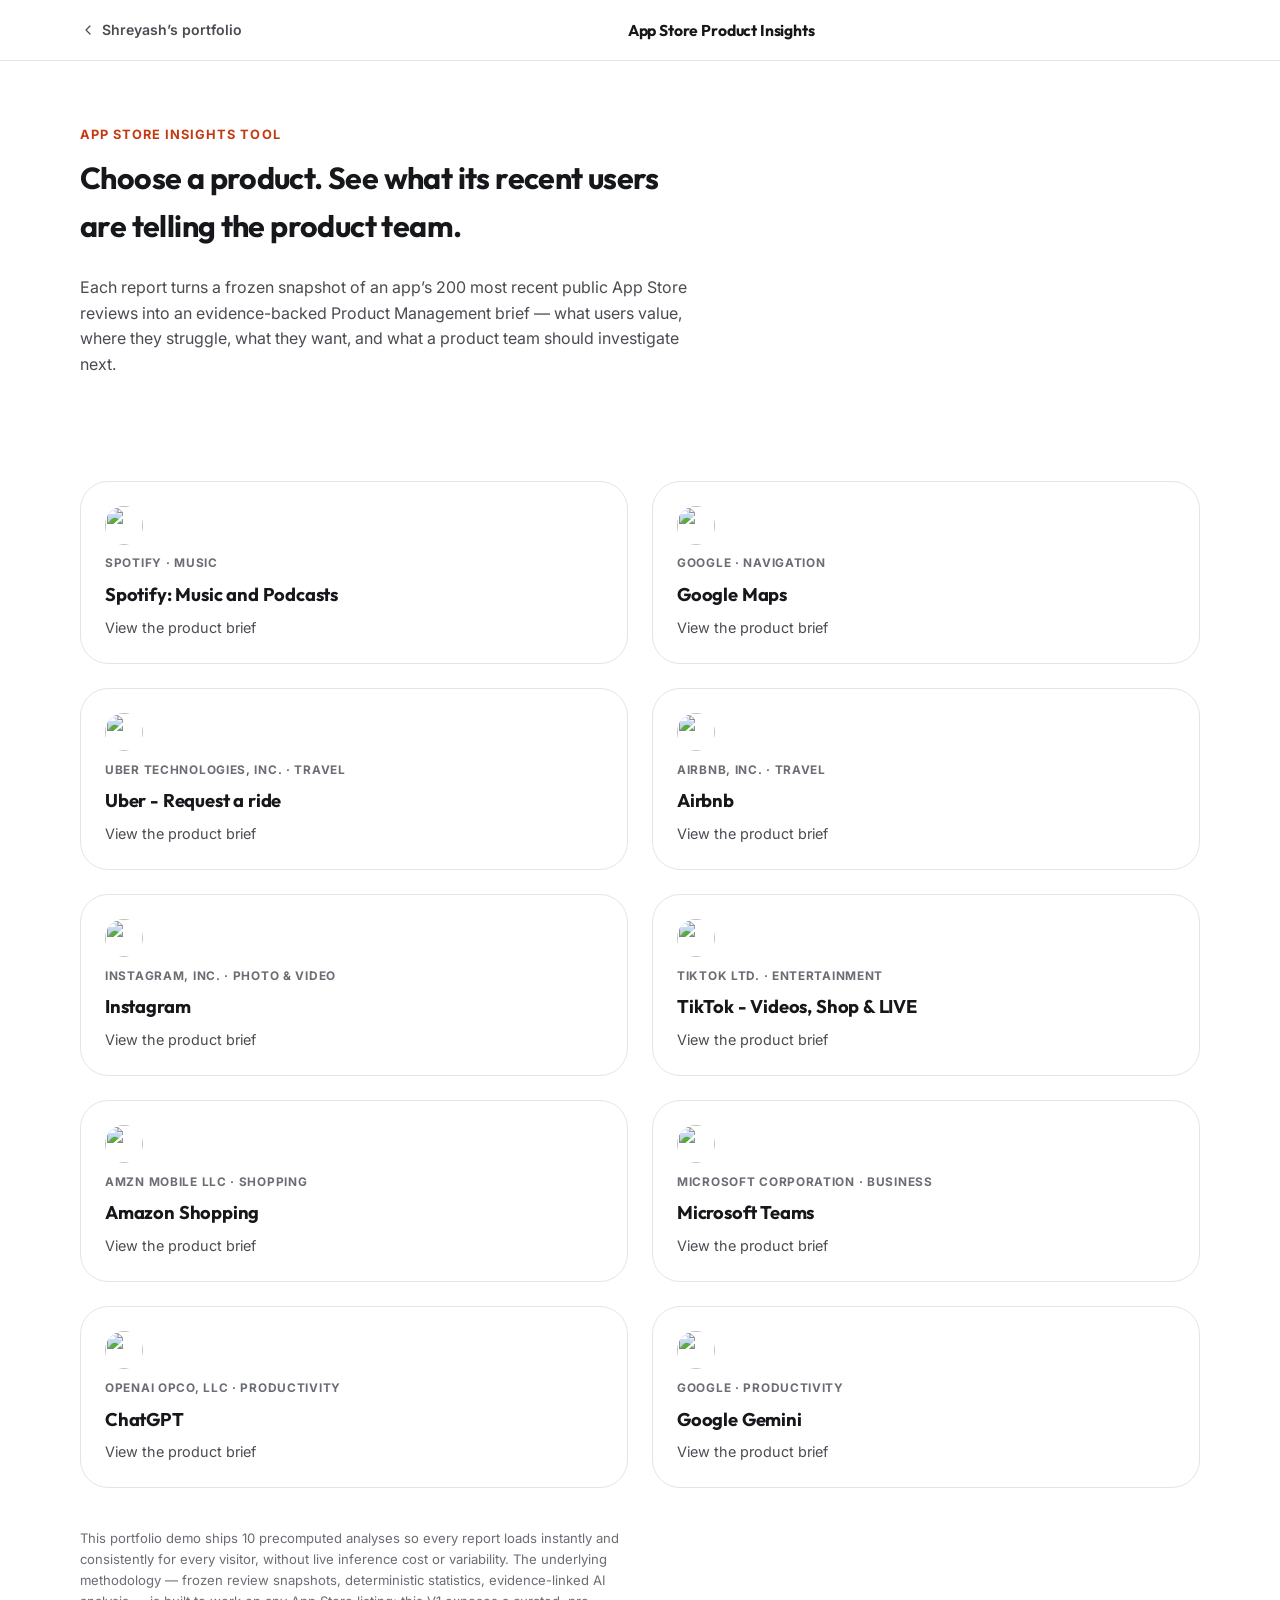
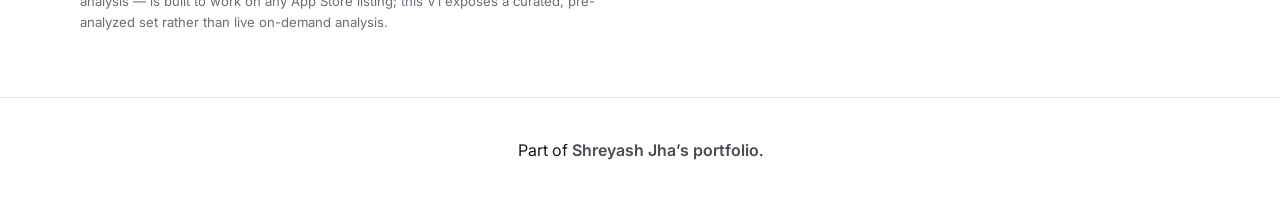
==== projects/app-store-insights/index.html @ 0374a749 "Website update 2026-08-26 09:44:12" ====
<!DOCTYPE html>
<html lang="en">
<head>
<meta charset="UTF-8">
<meta name="viewport" content="width=device-width, initial-scale=1.0">
<title>App Store Product Insights</title>
<meta name="robots" content="noindex">

<link rel="preconnect" href="https://fonts.googleapis.com">
<link rel="preconnect" href="https://fonts.gstatic.com" crossorigin>
<link href="https://fonts.googleapis.com/css2?family=Outfit:wght@500;600;700;800;900&family=Inter:wght@400;500;600;700&display=swap" rel="stylesheet">

<link rel="stylesheet" href="../../styles.css">
<link rel="stylesheet" href="report.css">
</head>
<body class="report-body">

<header class="report-header">
  <div class="report-wrap report-header-inner">
    <a class="report-back" href="../../index.html#experience">
      <svg class="icon" viewBox="0 0 24 24"><polyline points="15 6 9 12 15 18"/></svg>
      <span class="label-full">Shreyash&rsquo;s portfolio</span>
      <span class="label-short">Portfolio</span>
    </a>
    <span class="report-header-title">App Store Product Insights</span>
    <span></span>
  </div>
</header>

<main class="report-wrap">
  <section class="report-section" style="padding-top:var(--s5); max-width:38rem">
    <span class="report-kicker">App Store Insights Tool</span>
    <h1 class="report-section-title">Choose a product. See what its recent users are telling the product team.</h1>
    <p class="report-lede">
      Each report turns a frozen snapshot of an app&rsquo;s 200 most recent public App Store
      reviews into an evidence-backed Product Management brief &mdash; what users value,
      where they struggle, what they want, and what a product team should investigate next.
    </p>
  </section>

  <section class="report-section" style="padding-top:0">
    <div class="headline-grid" id="app-grid"></div>
    <p class="snapshot-note" style="margin-top:var(--s4)">
      This portfolio demo ships <span id="app-count">&hellip;</span> precomputed analyses so every
      report loads instantly and consistently for every visitor, without live inference cost or
      variability. The underlying methodology &mdash; frozen review snapshots, deterministic
      statistics, evidence-linked AI analysis &mdash; is built to work on any App Store listing;
      this V1 exposes a curated, pre-analyzed set rather than live on-demand analysis.
    </p>
  </section>
</main>

<footer class="report-footer">
  <div class="report-wrap">
    <p>Part of <a href="../../index.html">Shreyash Jha&rsquo;s portfolio</a>.</p>
  </div>
</footer>

<script src="picker.js"></script>
</body>
</html>
---- styles.css ----
/* ===============================================================
   Shreyash Jha — personal site
   Design language: white canvas, chunky display type, pill
   controls, big rounded dark bands, pastel category chips.
   =============================================================== */

:root {
  /* Surfaces */
  --paper: #FFFFFF;
  --paper-soft: #F7F6F3;
  --ink: #16171A;
  --ink-soft: #4A4C52;
  --ink-faint: #6B6D74;
  --line: #E6E4DF;
  --line-strong: #A9A6A0;

  /* Brand accent */
  --accent: #FF6A3D;        /* decorative / large text / on dark */
  --accent-text: #C4390F;   /* small text on light (AA) */

  /* Pastel chips */
  --mint: #D5F2E3;
  --sky: #D8EAFF;
  --butter: #FFE8B8;
  --blush: #FFDCD3;
  --lilac: #E7E0FB;

  --font-display: "Outfit", "Inter", -apple-system, BlinkMacSystemFont, sans-serif;
  --font-body: "Inter", -apple-system, BlinkMacSystemFont, "Segoe UI", sans-serif;

  --wrap: 74rem;
  --measure: 40rem;

  --s1: 0.5rem;
  --s2: 1rem;
  --s3: 1.5rem;
  --s4: 2.5rem;
  --s5: 4rem;
  --s6: 6rem;
  --s7: 8rem;

  --r-sm: 12px;
  --r-md: 20px;
  --r-lg: 28px;
  --r-band: 48px;
  --r-pill: 999px;

  --ease: cubic-bezier(0.22, 1, 0.36, 1);
  --shadow-card: 0 1px 2px rgba(22, 23, 26, 0.04), 0 8px 24px rgba(22, 23, 26, 0.06);
  --shadow-lift: 0 2px 6px rgba(22, 23, 26, 0.06), 0 18px 40px rgba(22, 23, 26, 0.10);
}

/* ---------------------------------------------------------------
   Reset
--------------------------------------------------------------- */

*, *::before, *::after { box-sizing: border-box; }
html { -webkit-text-size-adjust: 100%; scroll-behavior: smooth; }

body {
  margin: 0;
  background: var(--paper);
  color: var(--ink);
  font-family: var(--font-body);
  font-size: 1rem;
  line-height: 1.6;
  -webkit-font-smoothing: antialiased;
  overflow-x: hidden;
}

img { max-width: 100%; height: auto; display: block; }
ul, ol { list-style: none; margin: 0; padding: 0; }
a { color: inherit; text-decoration: none; }
h1, h2, h3, p, figure { margin: 0; }

@media (prefers-reduced-motion: reduce) {
  *, *::before, *::after {
    animation-duration: 0.001ms !important;
    animation-iteration-count: 1 !important;
    transition-duration: 0.001ms !important;
    scroll-behavior: auto !important;
  }
}

/* ---------------------------------------------------------------
   Focus, selection, a11y helpers
--------------------------------------------------------------- */

:focus { outline: none; }

:focus-visible {
  outline: 3px solid var(--ink);
  outline-offset: 3px;
  border-radius: 4px;
}

.contact-band :focus-visible,
.stats-band :focus-visible { outline-color: #FFFFFF; }

::selection { background: var(--accent); color: #FFFFFF; }

.sr-only {
  position: absolute;
  width: 1px; height: 1px;
  padding: 0; margin: -1px;
  overflow: hidden;
  clip: rect(0, 0, 0, 0);
  white-space: nowrap;
  border: 0;
}

.skip-link {
  position: absolute;
  left: 1rem; top: -4rem;
  background: var(--ink);
  color: #FFFFFF;
  padding: 0.8rem 1.4rem;
  border-radius: var(--r-pill);
  font-size: 0.9rem;
  font-weight: 600;
  z-index: 200;
  transition: top 0.2s var(--ease);
}

.skip-link:focus-visible { top: 1rem; outline-offset: 2px; }

/* ---------------------------------------------------------------
   Layout
--------------------------------------------------------------- */

.wrap {
  width: 100%;
  max-width: var(--wrap);
  margin-inline: auto;
  padding-inline: 1.25rem;
}

@media (min-width: 640px) { .wrap { padding-inline: 2rem; } }

.section { padding-block: var(--s6); }

.kicker {
  font-size: 0.78rem;
  font-weight: 700;
  text-transform: uppercase;
  letter-spacing: 0.1em;
  color: var(--accent-text);
  margin-bottom: 0.75rem;
}

.kicker-light { color: var(--accent); }

.section-title {
  font-family: var(--font-display);
  font-weight: 800;
  font-size: clamp(2rem, 1.4rem + 2.6vw, 3.2rem);
  line-height: 1.08;
  letter-spacing: -0.03em;
  margin-bottom: var(--s4);
  max-width: 20ch;
}

.group-title {
  font-size: 0.78rem;
  font-weight: 700;
  text-transform: uppercase;
  letter-spacing: 0.1em;
  color: var(--ink-faint);
  margin: var(--s5) 0 var(--s3);
}

.group-title:first-of-type { margin-top: 0; }

/* Highlighter marker painted behind the glyphs */
.hl {
  white-space: nowrap;
  background-image: linear-gradient(transparent 58%, var(--butter) 58%, var(--butter) 94%, transparent 94%);
  background-repeat: no-repeat;
}

.hl-mint {
  background-image: linear-gradient(transparent 58%, var(--mint) 58%, var(--mint) 94%, transparent 94%);
}

/* ---------------------------------------------------------------
   Reveal on scroll
--------------------------------------------------------------- */

.js .reveal {
  opacity: 0;
  transform: translateY(18px);
  transition: opacity 0.7s var(--ease), transform 0.7s var(--ease);
}

.js .reveal.is-visible { opacity: 1; transform: none; }

/* ---------------------------------------------------------------
   Header
--------------------------------------------------------------- */

.site-header {
  position: sticky;
  top: 0;
  z-index: 100;
  /* anchor for the mobile menu panel */
  isolation: isolate;
  background: rgba(255, 255, 255, 0.82);
  -webkit-backdrop-filter: blur(12px);
  backdrop-filter: blur(12px);
  border-bottom: 1px solid var(--line);
}

.header-inner {
  position: relative;
  display: flex;
  align-items: center;
  gap: var(--s3);
  padding-block: 0.85rem;
}

.wordmark {
  font-family: var(--font-display);
  font-weight: 800;
  font-size: 1.2rem;
  letter-spacing: -0.03em;
  white-space: nowrap;
}

.wordmark-dot { color: var(--accent); }

.site-nav { margin-left: auto; }

.site-nav ul {
  display: flex;
  align-items: center;
  gap: 0.35rem;
}

.site-nav li { flex: 0 0 auto; }

.site-nav a:not(.btn) {
  display: block;
  font-size: 0.92rem;
  font-weight: 500;
  color: var(--ink-soft);
  white-space: nowrap;
  padding: 0.45rem 0.85rem;
  border-radius: var(--r-pill);
  transition: background-color 0.2s var(--ease), color 0.2s var(--ease);
}

.site-nav a:not(.btn):hover { background: var(--paper-soft); color: var(--ink); }

.site-nav a.is-active {
  background: var(--paper-soft);
  color: var(--ink);
  font-weight: 600;
}

.nav-cta-item { margin-left: 0.4rem; }

/* Hamburger — shown only on narrow screens */
.nav-toggle {
  display: none;
  margin-left: auto;
  width: 44px;
  height: 44px;
  align-items: center;
  justify-content: center;
  background: transparent;
  border: 1px solid var(--line);
  border-radius: var(--r-pill);
  cursor: pointer;
  padding: 0;
}

.nav-toggle-icon,
.nav-toggle-icon::before,
.nav-toggle-icon::after {
  display: block;
  width: 18px;
  height: 2px;
  background: var(--ink);
  border-radius: 2px;
  transition: transform 0.25s var(--ease), opacity 0.2s var(--ease);
}

.nav-toggle-icon { position: relative; }

.nav-toggle-icon::before,
.nav-toggle-icon::after {
  content: "";
  position: absolute;
  left: 0;
}

.nav-toggle-icon::before { top: -6px; }
.nav-toggle-icon::after  { top: 6px; }

.nav-open .nav-toggle-icon { background: transparent; }
.nav-open .nav-toggle-icon::before { transform: translateY(6px) rotate(45deg); }
.nav-open .nav-toggle-icon::after  { transform: translateY(-6px) rotate(-45deg); }

@media (max-width: 860px) {
  .nav-toggle { display: flex; }

  .site-nav {
    position: absolute;
    left: 0;
    right: 0;
    top: 100%;
    background: var(--paper);
    border-bottom: 1px solid var(--line);
    box-shadow: var(--shadow-card);
    padding: var(--s2) 1.25rem var(--s3);
    display: none;
  }

  .nav-open .site-nav { display: block; }

  .site-nav ul {
    flex-direction: column;
    align-items: stretch;
    gap: 0.15rem;
  }

  .site-nav a:not(.btn) {
    padding: 0.8rem 0.9rem;
    font-size: 1rem;
  }

  .nav-cta-item { margin: 0.6rem 0 0; }
  .nav-cta-item .btn { width: 100%; }
}

/* ---------------------------------------------------------------
   Buttons
--------------------------------------------------------------- */

.btn {
  display: inline-flex;
  align-items: center;
  justify-content: center;
  gap: 0.5rem;
  font-family: var(--font-body);
  font-size: 0.95rem;
  font-weight: 600;
  line-height: 1;
  padding: 0.95rem 1.6rem;
  border-radius: var(--r-pill);
  border: 2px solid transparent;
  cursor: pointer;
  transition: transform 0.2s var(--ease), background-color 0.2s var(--ease),
              border-color 0.2s var(--ease), color 0.2s var(--ease), box-shadow 0.2s var(--ease);
}

.btn-sm { padding: 0.6rem 1.15rem; font-size: 0.88rem; }

.btn:hover { transform: translateY(-2px); }
.btn:active { transform: translateY(0); }

.btn-dark { background: var(--ink); color: #FFFFFF; }
.btn-dark:hover { background: var(--accent); box-shadow: var(--shadow-lift); }

.btn-outline { border-color: var(--line-strong); color: var(--ink); }
.btn-outline:hover { border-color: var(--ink); background: var(--paper-soft); }

.btn-light { background: #FFFFFF; color: var(--ink); }
.btn-light:hover { background: var(--butter); box-shadow: var(--shadow-lift); }

.btn-outline-light { border-color: rgba(255, 255, 255, 0.45); color: #FFFFFF; }
.btn-outline-light:hover { border-color: #FFFFFF; background: rgba(255, 255, 255, 0.1); }

/* ---------------------------------------------------------------
   Hero
--------------------------------------------------------------- */

.hero { padding-block: var(--s5) var(--s6); }

.hero-grid {
  display: grid;
  grid-template-columns: 1fr;
  gap: var(--s5);
  align-items: center;
}

@media (min-width: 900px) {
  .hero { padding-block: var(--s6) var(--s7); }
  .hero-grid { grid-template-columns: 1.15fr 0.85fr; gap: var(--s5); }
}

.eyebrow {
  display: inline-flex;
  align-items: center;
  gap: 0.5rem;
  font-size: 0.85rem;
  font-weight: 600;
  color: var(--ink-soft);
  background: var(--paper-soft);
  border: 1px solid var(--line);
  padding: 0.4rem 0.9rem;
  border-radius: var(--r-pill);
  margin-bottom: var(--s3);
}

.pulse {
  width: 8px; height: 8px;
  border-radius: 50%;
  background: #21A366;
  box-shadow: 0 0 0 0 rgba(33, 163, 102, 0.5);
  animation: pulse 2.4s infinite;
}

@keyframes pulse {
  0%   { box-shadow: 0 0 0 0 rgba(33, 163, 102, 0.5); }
  70%  { box-shadow: 0 0 0 8px rgba(33, 163, 102, 0); }
  100% { box-shadow: 0 0 0 0 rgba(33, 163, 102, 0); }
}

.hero-title {
  font-family: var(--font-display);
  font-weight: 900;
  font-size: clamp(2.9rem, 1.9rem + 4.6vw, 5.2rem);
  line-height: 0.98;
  letter-spacing: -0.045em;
  margin-bottom: var(--s3);
}

.hero-sub {
  font-size: clamp(1.1rem, 1rem + 0.5vw, 1.35rem);
  font-weight: 500;
  color: var(--ink);
  margin-bottom: 0.75rem;
}

/* Own line + reserved height so swapping words never reflows the page */
.rotator {
  display: block;
  min-height: 1.5em;
  color: var(--accent-text);
  font-weight: 700;
}

.rotator-word { display: inline-block; }

.js .rotator-word {
  animation: wordIn 0.45s var(--ease);
}

@keyframes wordIn {
  from { opacity: 0; transform: translateY(0.5em); }
  to   { opacity: 1; transform: none; }
}

.hero-desc {
  color: var(--ink-soft);
  max-width: 34rem;
  margin-bottom: var(--s4);
}

.hero-actions {
  display: flex;
  flex-wrap: wrap;
  gap: 0.75rem;
  margin-bottom: var(--s3);
}

.hero-links {
  display: flex;
  gap: var(--s3);
}

.hero-links a {
  font-size: 0.92rem;
  font-weight: 600;
  color: var(--ink-soft);
  border-bottom: 2px solid var(--line);
  padding-bottom: 2px;
  transition: color 0.2s var(--ease), border-color 0.2s var(--ease);
}

.hero-links a:hover { color: var(--accent-text); border-color: var(--accent); }

/* Hero photo */

.hero-media {
  position: relative;
  max-width: 24rem;
  width: 100%;
  margin-inline: auto;
}

.photo-frame {
  border-radius: var(--r-band);
  overflow: hidden;
  background: var(--paper-soft);
  box-shadow: var(--shadow-card);
  aspect-ratio: 4 / 5;
}

.photo-frame img {
  width: 100%;
  height: 100%;
  object-fit: cover;
  object-position: center 18%;
}

.float-chip {
  position: absolute;
  font-size: 0.8rem;
  font-weight: 700;
  padding: 0.5rem 0.95rem;
  border-radius: var(--r-pill);
  background: #FFFFFF;
  color: var(--ink);
  box-shadow: var(--shadow-card);
  border: 1px solid var(--line);
  white-space: nowrap;
}

.chip-a { top: 8%;  left: -8%;  background: var(--mint); }
.chip-b { top: 34%; right: -9%; background: var(--sky); }
.chip-c { bottom: 20%; left: -12%; background: var(--butter); }
.chip-d { bottom: 6%; right: -6%; background: var(--blush); }

.js .float-chip { animation: bob 6s ease-in-out infinite; }
.js .chip-b { animation-delay: -1.5s; }
.js .chip-c { animation-delay: -3s; }
.js .chip-d { animation-delay: -4.5s; }

@keyframes bob {
  0%, 100% { transform: translateY(0); }
  50%      { transform: translateY(-7px); }
}

@media (max-width: 480px) {
  .chip-a { left: -2%; }
  .chip-c { left: -4%; }
  .chip-d { right: -2%; }
  .chip-b { right: -3%; }
}

/* ---------------------------------------------------------------
   Stats band (dark)
--------------------------------------------------------------- */

.stats-band {
  background: var(--ink);
  color: #FFFFFF;
  border-radius: var(--r-band) var(--r-band) 0 0;
  padding-block: var(--s6);
}

.band-title {
  font-family: var(--font-display);
  font-size: 0.82rem;
  font-weight: 700;
  text-transform: uppercase;
  letter-spacing: 0.12em;
  color: rgba(255, 255, 255, 0.55);
  text-align: center;
  margin-bottom: var(--s5);
}

.stats-grid {
  display: grid;
  grid-template-columns: 1fr;
  gap: var(--s4);
}

@media (min-width: 620px) { .stats-grid { grid-template-columns: repeat(2, 1fr); } }
@media (min-width: 1000px) { .stats-grid { grid-template-columns: repeat(4, 1fr); } }

.stat {
  border-top: 2px solid rgba(255, 255, 255, 0.16);
  padding-top: var(--s2);
}

.stat-num {
  font-family: var(--font-display);
  font-weight: 800;
  font-size: clamp(2.2rem, 1.6rem + 2vw, 3rem);
  letter-spacing: -0.04em;
  line-height: 1.05;
  color: var(--accent);
  margin-bottom: 0.5rem;
}

.stat-label {
  font-size: 0.92rem;
  color: rgba(255, 255, 255, 0.72);
  line-height: 1.55;
}

/* ---------------------------------------------------------------
   About
--------------------------------------------------------------- */

.about-grid {
  display: grid;
  grid-template-columns: 1fr;
  gap: var(--s5);
  align-items: start;
}

@media (min-width: 900px) {
  .about-grid { grid-template-columns: 1.1fr 0.9fr; gap: var(--s6); }
}

.about-copy p {
  color: var(--ink-soft);
  margin-bottom: var(--s3);
  max-width: var(--measure);
}

.about-copy p:last-child { margin-bottom: 0; }

.about-media {
  display: grid;
  gap: var(--s3);
}

@media (min-width: 500px) and (max-width: 899px) {
  .about-media { grid-template-columns: repeat(2, 1fr); }
}

.photo-card {
  border-radius: var(--r-lg);
  overflow: hidden;
  background: var(--paper-soft);
  box-shadow: var(--shadow-card);
  transition: transform 0.35s var(--ease), box-shadow 0.35s var(--ease);
}

.photo-card img { width: 100%; }

.photo-card figcaption {
  font-size: 0.82rem;
  font-weight: 500;
  color: var(--ink-faint);
  padding: 0.7rem 1rem 0.9rem;
}

@media (min-width: 900px) {
  .photo-card-tilt-a { transform: rotate(-1.5deg); }
  .photo-card-tilt-b { transform: rotate(1.5deg); }
  .photo-card:hover { transform: rotate(0deg) translateY(-4px); box-shadow: var(--shadow-lift); }
}

/* ---------------------------------------------------------------
   Experience cards
--------------------------------------------------------------- */

.cards {
  display: grid;
  grid-template-columns: 1fr;
  gap: var(--s3);
}

@media (min-width: 780px) { .cards { grid-template-columns: repeat(2, 1fr); } }

.card {
  background: var(--paper);
  border: 1px solid var(--line);
  border-radius: var(--r-lg);
  padding: var(--s3);
  display: flex;
  flex-direction: column;
  transition: transform 0.25s var(--ease), box-shadow 0.25s var(--ease), border-color 0.25s var(--ease);
}

.card:hover {
  transform: translateY(-3px);
  box-shadow: var(--shadow-lift);
  border-color: transparent;
}

.card-head {
  display: flex;
  align-items: flex-start;
  justify-content: space-between;
  gap: var(--s2);
  margin-bottom: 0.4rem;
}

.card-role {
  font-family: var(--font-display);
  font-weight: 700;
  font-size: 1.18rem;
  letter-spacing: -0.02em;
  line-height: 1.25;
}

.card-org {
  font-size: 0.92rem;
  font-weight: 600;
  color: var(--accent-text);
  margin-top: 0.15rem;
}

.card-date {
  font-size: 0.78rem;
  font-weight: 600;
  color: var(--ink-faint);
  white-space: nowrap;
  background: var(--paper-soft);
  padding: 0.3rem 0.7rem;
  border-radius: var(--r-pill);
  flex-shrink: 0;
}

.card-note {
  font-size: 0.8rem;
  color: var(--ink-faint);
  margin-bottom: 0.6rem;
}

.card-desc {
  color: var(--ink-soft);
  font-size: 0.95rem;
  margin-bottom: var(--s3);
}

.project-card { cursor: pointer; }

.card-cta {
  font-size: 0.88rem;
  font-weight: 700;
  color: var(--accent-text);
  margin-top: auto;
  padding-top: var(--s2);
  transition: gap 0.2s var(--ease);
}
.project-card:hover .card-cta span { transform: translateX(3px); }
.card-cta span { display: inline-block; transition: transform 0.2s var(--ease); }

/* ---------------------------------------------------------------
   Chips
--------------------------------------------------------------- */

.chips {
  display: flex;
  flex-wrap: wrap;
  gap: 0.45rem;
  margin-top: auto;
}

.chip {
  font-size: 0.78rem;
  font-weight: 600;
  padding: 0.35rem 0.8rem;
  border-radius: var(--r-pill);
  color: var(--ink);
  background: var(--paper-soft);
}

.chip-mint   { background: var(--mint); }
.chip-sky    { background: var(--sky); }
.chip-butter { background: var(--butter); }
.chip-blush  { background: var(--blush); }
.chip-lilac  { background: var(--lilac); }

.chip-plain {
  background: transparent;
  border: 1px solid var(--line);
  color: var(--ink-soft);
}

/* ---------------------------------------------------------------
   Education
--------------------------------------------------------------- */

.edu-card {
  background: var(--paper-soft);
  border-radius: var(--r-lg);
  padding: var(--s4) var(--s3);
  margin-bottom: var(--s3);
}

.edu-school { margin-bottom: var(--s2); }

.edu-degrees {
  display: grid;
  gap: var(--s2);
}

/* Each degree: name (+ optional minor) on the left, year pinned right. */
.edu-degrees li {
  display: grid;
  grid-template-columns: 1fr auto;
  align-items: baseline;
  gap: 0.2rem var(--s2);
  padding-top: var(--s2);
  border-top: 1px solid var(--line);
}

.edu-degree {
  font-family: var(--font-display);
  font-weight: 700;
  font-size: 1.35rem;
  letter-spacing: -0.02em;
  line-height: 1.2;
}

.edu-minor {
  grid-column: 1;
  color: var(--ink-faint);
  font-size: 0.88rem;
}

.edu-year {
  grid-column: 2;
  grid-row: 1;
  color: var(--ink-faint);
  font-size: 0.85rem;
  white-space: nowrap;
}

/* ---------------------------------------------------------------
   Education — "More than the classroom"
   Tilted, overlapping sticker-cards. Deliberately louder and more
   playful than the Experience cards: these are the things done
   alongside school, not five more jobs, and the section doubles as
   a small demonstration of layout/interaction craft.
--------------------------------------------------------------- */

.beyond { margin-bottom: var(--s4); }

.beyond-label {
  font-size: 0.78rem;
  font-weight: 700;
  text-transform: uppercase;
  letter-spacing: 0.1em;
  color: var(--ink-faint);
  margin-bottom: var(--s3);
}

.beyond-grid {
  display: grid;
  grid-template-columns: 1fr;
  gap: var(--s3);
}

@media (min-width: 720px) {
  .beyond-grid {
    grid-template-columns: repeat(2, 1fr);
    /* Extra room so rotated corners and the polaroid never clip. */
    padding: 0.75rem 1.25rem 2.5rem;
    margin: 0 -1.25rem;
  }
  .beyond-wide { grid-column: 1 / -1; }
}

.beyond-tile {
  position: relative;
  display: flex;
  flex-direction: column;
  justify-content: flex-end;
  min-height: 12.5rem;
  padding: var(--s3);
  border-radius: var(--r-lg);
  box-shadow: var(--shadow-card);
  transition: transform 0.4s var(--ease), box-shadow 0.4s var(--ease);
}

.beyond-mint   { background: var(--mint); }
.beyond-butter { background: var(--butter); }
.beyond-blush  { background: var(--blush); }

/* Photo tiles: full-bleed image, scrim, white type. */
.beyond-photo { color: #fff; }

.beyond-bg {
  position: absolute;
  inset: 0;
  width: 100%;
  height: 100%;
  object-fit: cover;
  object-position: center 30%;
  border-radius: inherit;
}

.beyond-photo::after {
  content: "";
  position: absolute;
  inset: 0;
  border-radius: inherit;
  background: linear-gradient(
    180deg,
    rgba(22, 23, 26, 0.30) 0%,
    rgba(22, 23, 26, 0.62) 38%,
    rgba(22, 23, 26, 0.88) 70%,
    rgba(22, 23, 26, 0.95) 100%
  );
}

.beyond-content { position: relative; z-index: 2; }

/* Oversized numeral, top-right */
.beyond-index {
  position: absolute;
  top: 1rem;
  right: 1.25rem;
  z-index: 2;
  font-family: var(--font-display);
  font-weight: 900;
  font-size: 2.6rem;
  line-height: 1;
  letter-spacing: -0.04em;
  color: rgba(22, 23, 26, 0.13);
}

.beyond-photo .beyond-index { color: rgba(255, 255, 255, 0.5); }

.beyond-org {
  font-family: var(--font-display);
  font-weight: 800;
  font-size: 1.3rem;
  line-height: 1.15;
  letter-spacing: -0.025em;
  max-width: 18ch;
}

.beyond-role {
  font-weight: 600;
  font-size: 0.82rem;
  letter-spacing: 0.02em;
  color: var(--accent-text);
  margin-top: 0.45rem;
}

.beyond-photo .beyond-role { color: var(--accent); }

.beyond-desc {
  font-size: 0.9rem;
  line-height: 1.5;
  color: var(--ink-soft);
  margin-top: 0.5rem;
  max-width: 44ch;
}

.beyond-photo .beyond-desc { color: rgba(255, 255, 255, 0.82); }

/* Small tilted print overlapping the wide basketball tile. */
.beyond-polaroid {
  position: absolute;
  z-index: 3;
  width: 7rem;
  aspect-ratio: 3 / 4;
  object-fit: cover;
  right: 1.25rem;
  bottom: -1.5rem;
  border: 5px solid var(--paper);
  border-radius: var(--r-sm);
  box-shadow: var(--shadow-lift);
  transform: rotate(5deg);
  transition: transform 0.4s var(--ease);
}

/* On narrow screens it sits inside the card instead of overhanging,
   with the copy padded clear of it, so the photo is never lost. */
@media (max-width: 719px) {
  .beyond-polaroid {
    width: 4.75rem;
    right: 0.9rem;
    bottom: 0.9rem;
    border-width: 4px;
  }
  .beyond-wide { padding-right: 6.25rem; }
}

@media (min-width: 720px) {
  /* Alternating tilt + vertical stagger. */
  .beyond-tile:nth-child(1) { transform: rotate(-1.6deg); }
  .beyond-tile:nth-child(2) { transform: rotate(1.5deg) translateY(1.1rem); }
  .beyond-tile:nth-child(3) { transform: rotate(-0.7deg); }
  .beyond-tile:nth-child(4) { transform: rotate(1.7deg); }
  .beyond-tile:nth-child(5) { transform: rotate(-1.5deg) translateY(0.9rem); }
}

@media (min-width: 720px) and (hover: hover) {
  .beyond-tile:hover {
    transform: rotate(0deg) translateY(-6px) scale(1.015);
    box-shadow: var(--shadow-lift);
    z-index: 4;
  }
  .beyond-tile:hover .beyond-polaroid { transform: rotate(-3deg) scale(1.06); }
}

@media (prefers-reduced-motion: reduce) {
  .beyond-tile,
  .beyond-polaroid { transition: none; }
}

.toolbelt { margin-bottom: var(--s4); }

.toolbelt-label,
.learning-note-label {
  font-size: 0.78rem;
  font-weight: 700;
  text-transform: uppercase;
  letter-spacing: 0.1em;
  color: var(--ink-faint);
  margin-bottom: 0.8rem;
}

.learning-note {
  border: 2px dashed var(--line);
  border-radius: var(--r-lg);
  padding: var(--s3);
  max-width: var(--measure);
}

.learning-note p:last-child {
  color: var(--ink-soft);
  font-size: 0.95rem;
}

/* ---------------------------------------------------------------
   Contact band
--------------------------------------------------------------- */

.contact-band {
  background: var(--ink);
  color: #FFFFFF;
  border-radius: var(--r-band) var(--r-band) 0 0;
  padding-block: var(--s6);
  margin-top: var(--s5);
}

.contact-title {
  font-family: var(--font-display);
  font-weight: 900;
  font-size: clamp(2.6rem, 1.8rem + 4vw, 4.6rem);
  letter-spacing: -0.045em;
  line-height: 1;
  margin-bottom: var(--s3);
}

.contact-lead {
  color: rgba(255, 255, 255, 0.75);
  font-size: 1.05rem;
  margin-bottom: var(--s4);
  max-width: 36rem;
}

.contact-actions {
  display: flex;
  flex-wrap: wrap;
  gap: 0.75rem;
}

/* ---------------------------------------------------------------
   Footer
--------------------------------------------------------------- */

.site-footer {
  background: var(--ink);
  color: rgba(255, 255, 255, 0.55);
  padding-block: var(--s3);
  border-top: 1px solid rgba(255, 255, 255, 0.12);
}

.footer-inner {
  display: flex;
  justify-content: space-between;
  align-items: center;
  gap: var(--s2);
  font-size: 0.85rem;
}

.footer-inner a { transition: color 0.2s var(--ease); }
.footer-inner a:hover { color: #FFFFFF; }

.footer-status {
  margin-top: var(--s2);
  padding-top: var(--s2);
  border-top: 1px solid rgba(255, 255, 255, 0.12);
  font-size: 0.82rem;
  color: rgba(255, 255, 255, 0.6);
}

.footer-disclosure {
  margin-top: 0.5rem;
  font-size: 0.76rem;
  color: rgba(255, 255, 255, 0.4);
  max-width: 42rem;
}
---- projects/app-store-insights/report.css ----
/* ===================================================================
   App Store Product Insights — report styles
   Built on top of the root site's tokens (../../styles.css is linked
   before this file: --paper, --ink, --accent, --mint/sky/butter/blush,
   --font-display/body, --s1..s7 spacing scale, --r-sm..pill radii,
   --shadow-card/lift, --ease). This file adds a small set of new
   tokens specific to this project's severity/priority language, plus
   all report-specific layout.
   =================================================================== */

:root {
  /* Severity / priority color language. Reuses the existing chip hues
     so this project still feels like part of the same site, but gives
     them one consistent meaning here: red-ish = urgent, amber =
     important, blue = calm/steady, green = minor. Only User Impact and
     Priority use color — Strategic Relevance and Evidence Confidence
     use a plain typographic treatment instead, so a single card never
     shows more than one competing color system at once. */
  --sev-critical-bg: var(--blush);
  --sev-critical-text: #A6371E;
  --sev-high-bg: var(--butter);
  --sev-high-text: #8A5A00;
  --sev-moderate-bg: var(--sky);
  --sev-moderate-text: #1D5C8A;
  --sev-low-bg: var(--mint);
  --sev-low-text: #1F7A54;

  --report-max: 46rem;      /* comfortable reading measure for prose blocks */
  --report-wide: 74rem;     /* matches root --wrap */
}

/* ---------------------------------------------------------------
   Base / layout
--------------------------------------------------------------- */

.report-body { background: var(--paper); }

.report-wrap {
  width: 100%;
  max-width: var(--report-wide);
  margin-inline: auto;
  padding-inline: 1.25rem;
}
@media (min-width: 640px) { .report-wrap { padding-inline: 2rem; } }

.report-section { padding-block: var(--s5); }
.report-section:first-of-type { padding-top: var(--s4); }

.report-section-title {
  font-family: var(--font-display);
  font-weight: 700;
  font-size: clamp(1.4rem, 1.1rem + 1.2vw, 1.9rem);
  letter-spacing: -0.02em;
  margin-bottom: var(--s3);
}

.report-kicker {
  font-family: var(--font-body);
  font-size: 0.8rem;
  font-weight: 700;
  letter-spacing: 0.08em;
  text-transform: uppercase;
  color: var(--accent-text);
  margin-bottom: 0.5rem;
  display: block;
}

.report-lede {
  color: var(--ink-soft);
  max-width: var(--report-max);
  margin-bottom: var(--s4);
}

svg.icon { width: 1.3em; height: 1.3em; stroke: currentColor; stroke-width: 1.8; fill: none; stroke-linecap: round; stroke-linejoin: round; flex-shrink: 0; }
svg.icon-filled { fill: currentColor; stroke: none; }

/* ---------------------------------------------------------------
   Header + in-page nav
--------------------------------------------------------------- */

.report-header {
  border-bottom: 1px solid var(--line);
  background: var(--paper);
}

.report-header-inner {
  display: flex;
  align-items: center;
  justify-content: space-between;
  gap: 0.75rem;
  padding-block: 1.1rem;
}

.report-back {
  display: inline-flex;
  align-items: center;
  gap: 0.4rem;
  font-size: 0.88rem;
  font-weight: 600;
  color: var(--ink-soft);
  transition: color 0.2s var(--ease);
  white-space: nowrap;
  flex-shrink: 0;
}
.report-back:hover { color: var(--ink); }
.report-back svg { width: 1rem; height: 1rem; flex-shrink: 0; }

.label-short { display: none; }

@media (max-width: 480px) {
  .label-full { display: none; }
  .label-short { display: inline; }
  .export-btn { padding: 0.6rem 0.9rem; font-size: 0.8rem; }
}

.report-header-title {
  font-family: var(--font-display);
  font-weight: 700;
  font-size: 0.98rem;
  letter-spacing: -0.01em;
  display: none;
}
@media (min-width: 640px) { .report-header-title { display: block; } }

.report-toc {
  /* position: sticky doesn't hold here -- the root site sets `overflow-x:
     hidden` on <body> (to stop decorative elements causing horizontal
     scroll), and per the CSS spec that also makes overflow-y compute to
     "auto", which turns <body> into a scroll container that never
     actually scrolls. That silently breaks position:sticky for any
     descendant. report.js toggles a `.is-pinned` class instead, once the
     header has scrolled out of view, and compensates the layout shift
     itself -- see setupTocPin(). */
  position: sticky;
  top: 0;
  z-index: 40;
  background: rgba(255, 255, 255, 0.92);
  -webkit-backdrop-filter: blur(8px);
  backdrop-filter: blur(8px);
  border-bottom: 1px solid var(--line);
}

.report-toc.is-pinned {
  position: fixed;
  top: 0;
  left: 0;
  right: 0;
}

.report-toc-inner {
  display: flex;
  gap: 1.5rem;
  overflow-x: auto;
  scrollbar-width: none;
  padding-block: 0.7rem;
}
.report-toc-inner::-webkit-scrollbar { display: none; }

.report-toc a {
  font-size: 0.82rem;
  font-weight: 600;
  color: var(--ink-faint);
  white-space: nowrap;
  padding-block: 0.2rem;
  border-bottom: 2px solid transparent;
  transition: color 0.2s var(--ease), border-color 0.2s var(--ease);
}
.report-toc a:hover { color: var(--ink); }
.report-toc a.is-active { color: var(--ink); border-color: var(--accent); }

/* ---------------------------------------------------------------
   App identity
--------------------------------------------------------------- */

.app-identity {
  display: flex;
  align-items: center;
  gap: var(--s3);
  flex-wrap: wrap;
}

.app-icon {
  width: 72px;
  height: 72px;
  border-radius: var(--r-md);
  box-shadow: var(--shadow-card);
  flex-shrink: 0;
  object-fit: cover;
}

.app-identity-text { min-width: 0; }

.app-name {
  font-family: var(--font-display);
  font-weight: 800;
  font-size: clamp(1.5rem, 1.2rem + 1.4vw, 2.1rem);
  letter-spacing: -0.02em;
  line-height: 1.1;
}

.app-meta {
  color: var(--ink-faint);
  font-size: 0.95rem;
  margin-top: 0.2rem;
}

.app-scope-line {
  margin-top: 0.55rem;
  font-size: 0.88rem;
  color: var(--ink-soft);
  display: flex;
  align-items: center;
  gap: 0.4rem;
  flex-wrap: wrap;
}

.storefront-tag {
  font-size: 0.75rem;
  font-weight: 700;
  color: var(--ink-faint);
  background: var(--paper-soft);
  border-radius: var(--r-pill);
  padding: 0.15rem 0.55rem;
}

.export-btn {
  display: inline-flex;
  align-items: center;
  gap: 0.45rem;
  font-family: var(--font-body);
  font-size: 0.85rem;
  font-weight: 700;
  padding: 0.65rem 1.1rem;
  border-radius: var(--r-pill);
  background: var(--ink);
  color: #FFFFFF;
  transition: transform 0.2s var(--ease), background 0.2s var(--ease);
  white-space: nowrap;
  border: none;
  cursor: pointer;
}
.export-btn:hover { background: var(--accent); transform: translateY(-2px); }
.export-btn svg { width: 1rem; height: 1rem; }

/* ---------------------------------------------------------------
   Review snapshot
--------------------------------------------------------------- */

.snapshot-grid {
  display: grid;
  grid-template-columns: 1fr;
  gap: var(--s4);
}
@media (min-width: 860px) { .snapshot-grid { grid-template-columns: 0.8fr 1.2fr; gap: var(--s5); } }

.rating-compare {
  display: flex;
  gap: var(--s4);
}

.rating-block { flex: 1; }

.rating-num {
  font-family: var(--font-display);
  font-weight: 800;
  font-size: 2.6rem;
  letter-spacing: -0.02em;
  line-height: 1;
}

.rating-label {
  font-size: 0.82rem;
  font-weight: 600;
  color: var(--ink-faint);
  margin-top: 0.4rem;
}

.rating-stars { color: var(--accent); margin-top: 0.3rem; display: flex; gap: 0.1rem; }
.rating-stars svg { width: 0.95rem; height: 0.95rem; }

.snapshot-note {
  font-size: 0.82rem;
  color: var(--ink-faint);
  margin-top: var(--s3);
  max-width: 34rem;
}

.dist-rows { display: flex; flex-direction: column; gap: 0.55rem; }

.dist-row {
  display: grid;
  grid-template-columns: 2.2rem 1fr 4.2rem;
  align-items: center;
  gap: 0.7rem;
}

.dist-star-label {
  font-size: 0.82rem;
  font-weight: 700;
  color: var(--ink-soft);
  text-align: right;
}

.dist-track {
  display: block;
  height: 10px;
  border-radius: var(--r-pill);
  background: var(--paper-soft);
  overflow: hidden;
}

.dist-fill {
  display: block;
  height: 100%;
  border-radius: var(--r-pill);
  background: var(--accent);
  transition: width 0.6s var(--ease);
}

.dist-count {
  font-size: 0.78rem;
  color: var(--ink-faint);
  text-align: right;
  font-variant-numeric: tabular-nums;
}

/* ---------------------------------------------------------------
   Product brief
--------------------------------------------------------------- */

.brief-card {
  background: var(--paper-soft);
  border-radius: var(--r-lg);
  padding: var(--s4);
  border-left: 4px solid var(--accent);
}

.brief-text {
  font-family: var(--font-display);
  font-weight: 500;
  font-size: clamp(1.05rem, 0.95rem + 0.4vw, 1.3rem);
  line-height: 1.5;
  letter-spacing: -0.01em;
  color: var(--ink);
}

/* ---------------------------------------------------------------
   Transformation summary
--------------------------------------------------------------- */

.transform-strip {
  display: flex;
  align-items: center;
  justify-content: center;
  flex-wrap: wrap;
  gap: 0.75rem;
  text-align: center;
  background: var(--ink);
  border-radius: var(--r-lg);
  padding: var(--s4) var(--s3);
}

.transform-stat { color: #FFFFFF; }
.transform-num {
  font-family: var(--font-display);
  font-weight: 800;
  font-size: clamp(1.6rem, 1.3rem + 1vw, 2.2rem);
  line-height: 1;
}
.transform-label {
  font-size: 0.78rem;
  color: rgba(255, 255, 255, 0.65);
  margin-top: 0.3rem;
}
.transform-arrow { color: rgba(255, 255, 255, 0.35); font-size: 1.4rem; }

/* ---------------------------------------------------------------
   Headline signals (2x2)
--------------------------------------------------------------- */

.headline-grid {
  display: grid;
  grid-template-columns: 1fr;
  gap: var(--s3);
}
@media (min-width: 700px) { .headline-grid { grid-template-columns: repeat(2, 1fr); } }

.headline-card {
  background: var(--paper);
  border: 1px solid var(--line);
  border-radius: var(--r-lg);
  padding: var(--s3);
  transition: transform 0.25s var(--ease), box-shadow 0.25s var(--ease), border-color 0.25s var(--ease);
  display: flex;
  flex-direction: column;
  gap: 0.6rem;
}
.headline-card:hover { transform: translateY(-3px); box-shadow: var(--shadow-lift); border-color: transparent; }

.headline-icon-row { display: flex; align-items: center; justify-content: space-between; }
.headline-icon {
  width: 2.4rem; height: 2.4rem;
  border-radius: var(--r-md);
  display: flex; align-items: center; justify-content: center;
  background: var(--paper-soft);
  color: var(--ink);
}

.headline-eyebrow {
  font-size: 0.74rem;
  font-weight: 700;
  letter-spacing: 0.06em;
  text-transform: uppercase;
  color: var(--ink-faint);
}

.headline-theme {
  font-family: var(--font-display);
  font-weight: 700;
  font-size: 1.15rem;
  letter-spacing: -0.01em;
  line-height: 1.25;
}

.headline-excerpt {
  font-size: 0.9rem;
  color: var(--ink-soft);
  display: -webkit-box;
  -webkit-line-clamp: 2;
  -webkit-box-orient: vertical;
  overflow: hidden;
}

/* ---------------------------------------------------------------
   Badges: priority + severity
--------------------------------------------------------------- */

.badge {
  display: inline-flex;
  align-items: center;
  font-size: 0.74rem;
  font-weight: 800;
  letter-spacing: 0.02em;
  padding: 0.28rem 0.6rem;
  border-radius: var(--r-pill);
  white-space: nowrap;
}

.badge-p0 { background: var(--sev-critical-bg); color: var(--sev-critical-text); }
.badge-p1 { background: var(--sev-high-bg); color: var(--sev-high-text); }
.badge-p2 { background: var(--sev-moderate-bg); color: var(--sev-moderate-text); }

.badge-impact-critical { background: var(--sev-critical-bg); color: var(--sev-critical-text); }
.badge-impact-high { background: var(--sev-high-bg); color: var(--sev-high-text); }
.badge-impact-moderate { background: var(--sev-moderate-bg); color: var(--sev-moderate-text); }
.badge-impact-low { background: var(--sev-low-bg); color: var(--sev-low-text); }

.rubric-plain {
  font-size: 0.74rem;
  font-weight: 700;
  color: var(--ink-soft);
}
.rubric-plain .dot { opacity: 0.5; margin-right: 0.3em; }

/* ---------------------------------------------------------------
   Priority overview table
--------------------------------------------------------------- */

.table-scroll { overflow-x: auto; border-radius: var(--r-lg); border: 1px solid var(--line); }

table.priority-table {
  width: 100%;
  border-collapse: collapse;
  min-width: 640px;
  font-size: 0.88rem;
}

.priority-table th {
  text-align: left;
  font-size: 0.74rem;
  font-weight: 700;
  letter-spacing: 0.04em;
  text-transform: uppercase;
  color: var(--ink-faint);
  padding: 0.9rem 1rem;
  background: var(--paper-soft);
  white-space: nowrap;
}

.priority-table td {
  padding: 0.9rem 1rem;
  border-top: 1px solid var(--line);
  vertical-align: top;
}

.priority-table tr:hover td { background: var(--paper-soft); }

.priority-table a.row-link { font-weight: 700; color: var(--ink); transition: color 0.2s var(--ease); }
.priority-table a.row-link:hover { color: var(--accent-text); }

/* ---------------------------------------------------------------
   Content cards: strengths / pain points / requests / priorities
--------------------------------------------------------------- */

.content-cards { display: flex; flex-direction: column; gap: var(--s3); }

.content-card {
  background: var(--paper);
  border: 1px solid var(--line);
  border-radius: var(--r-lg);
  padding: var(--s3);
  scroll-margin-top: 6rem;
}

.content-card-head {
  display: flex;
  align-items: flex-start;
  justify-content: space-between;
  gap: var(--s2);
  margin-bottom: 0.5rem;
}

.content-card-title {
  font-family: var(--font-display);
  font-weight: 700;
  font-size: 1.25rem;
  letter-spacing: -0.01em;
  line-height: 1.25;
}

.tag-row { display: flex; flex-wrap: wrap; gap: 0.4rem; margin-bottom: 0.7rem; }

.tag {
  font-size: 0.76rem;
  font-weight: 600;
  color: var(--ink-soft);
  background: var(--paper-soft);
  border-radius: var(--r-pill);
  padding: 0.28rem 0.65rem;
}

.evidence-count-line {
  font-size: 0.85rem;
  color: var(--ink-faint);
  margin-bottom: 0.8rem;
}
.evidence-count-line strong { color: var(--ink); }

.rubric-row {
  display: flex;
  flex-wrap: wrap;
  gap: 1.1rem;
  margin-bottom: var(--s3);
  padding: 0.8rem 1rem;
  background: var(--paper-soft);
  border-radius: var(--r-md);
}

.rubric-item { font-size: 0.8rem; }
.rubric-item-label { color: var(--ink-faint); font-weight: 600; margin-right: 0.4rem; }

.card-prose { color: var(--ink-soft); font-size: 0.95rem; margin-bottom: var(--s3); }
.card-prose:last-child { margin-bottom: 0; }

.protect-block, .need-block {
  background: var(--paper-soft);
  border-radius: var(--r-md);
  padding: 0.9rem 1rem;
  margin-top: 0.8rem;
}
.protect-label, .need-label {
  font-size: 0.74rem;
  font-weight: 700;
  letter-spacing: 0.04em;
  text-transform: uppercase;
  color: var(--accent-text);
  display: block;
  margin-bottom: 0.35rem;
}

.request-split {
  display: grid;
  grid-template-columns: 1fr;
  gap: var(--s3);
  margin-bottom: var(--s3);
}
@media (min-width: 640px) { .request-split { grid-template-columns: 1fr 1fr; } }
.request-col-label {
  font-size: 0.74rem;
  font-weight: 700;
  letter-spacing: 0.04em;
  text-transform: uppercase;
  color: var(--ink-faint);
  display: block;
  margin-bottom: 0.4rem;
}

.quote-block {
  border-left: 3px solid var(--line-strong);
  padding-left: 0.9rem;
  margin: 0.7rem 0;
  font-size: 0.92rem;
  color: var(--ink);
}
.quote-meta {
  display: flex;
  gap: 0.5rem;
  align-items: center;
  font-size: 0.78rem;
  color: var(--ink-faint);
  margin-top: 0.35rem;
}
.quote-meta .stars { color: var(--accent); display: inline-flex; }
.quote-meta .stars svg { width: 0.8rem; height: 0.8rem; }

.view-evidence-link {
  display: inline-flex;
  align-items: center;
  gap: 0.35rem;
  font-size: 0.85rem;
  font-weight: 700;
  color: var(--accent-text);
  margin-top: 0.6rem;
  background: none;
  border: none;
  cursor: pointer;
  padding: 0;
  font-family: var(--font-body);
}
.view-evidence-link:hover { text-decoration: underline; }
.view-evidence-link svg { width: 0.9rem; height: 0.9rem; }

/* ---------------------------------------------------------------
   Deep dive <details>
--------------------------------------------------------------- */

details.deep-dive {
  margin-top: var(--s3);
  border-top: 1px solid var(--line);
  padding-top: 0.9rem;
}

details.deep-dive summary {
  list-style: none;
  cursor: pointer;
  display: flex;
  align-items: center;
  gap: 0.5rem;
  font-weight: 700;
  font-size: 0.9rem;
  color: var(--ink);
}
details.deep-dive summary::-webkit-details-marker { display: none; }

details.deep-dive summary .chevron {
  width: 1rem; height: 1rem;
  transition: transform 0.2s var(--ease);
  color: var(--ink-faint);
}
details.deep-dive[open] summary .chevron { transform: rotate(180deg); }

.deep-dive-body { padding-top: var(--s3); display: flex; flex-direction: column; gap: var(--s3); }

.field-block .field-label {
  font-size: 0.74rem;
  font-weight: 700;
  letter-spacing: 0.04em;
  text-transform: uppercase;
  color: var(--ink-faint);
  display: block;
  margin-bottom: 0.3rem;
}
.field-block .field-value { color: var(--ink-soft); font-size: 0.92rem; }

.chip-list { display: flex; flex-wrap: wrap; gap: 0.4rem; }

/* ---------------------------------------------------------------
   Evidence explorer
--------------------------------------------------------------- */

.evidence-controls {
  display: flex;
  flex-wrap: wrap;
  gap: 0.8rem;
  margin-bottom: var(--s3);
  align-items: center;
}

.evidence-select {
  font-family: var(--font-body);
  font-size: 0.85rem;
  font-weight: 600;
  padding: 0.55rem 0.9rem;
  border-radius: var(--r-pill);
  border: 1px solid var(--line-strong);
  background: var(--paper);
  color: var(--ink);
}

.rating-filter { display: flex; gap: 0.4rem; }
.rating-filter button {
  font-size: 0.8rem;
  font-weight: 700;
  padding: 0.5rem 0.85rem;
  border-radius: var(--r-pill);
  border: 1px solid var(--line);
  background: var(--paper);
  color: var(--ink-soft);
  cursor: pointer;
  transition: background 0.2s var(--ease), color 0.2s var(--ease), border-color 0.2s var(--ease);
}
.rating-filter button.is-active { background: var(--ink); color: #FFFFFF; border-color: var(--ink); }

.evidence-count-summary { font-size: 0.85rem; color: var(--ink-faint); margin-bottom: var(--s3); }

.evidence-grid { display: grid; grid-template-columns: 1fr; gap: 0.9rem; }
@media (min-width: 780px) { .evidence-grid { grid-template-columns: repeat(2, 1fr); } }

.evidence-card {
  background: var(--paper-soft);
  border-radius: var(--r-md);
  padding: 0.9rem 1rem;
}
.evidence-card-body { font-size: 0.9rem; color: var(--ink); margin: 0.4rem 0; }
.evidence-card-title { font-weight: 700; font-size: 0.88rem; }
.evidence-empty { color: var(--ink-faint); font-size: 0.9rem; padding: var(--s3) 0; }

/* ---------------------------------------------------------------
   Methodology
--------------------------------------------------------------- */

.method-grid { display: flex; flex-direction: column; gap: var(--s3); max-width: var(--report-max); }
.method-block .field-label { margin-bottom: 0.4rem; }
.method-list { color: var(--ink-soft); font-size: 0.92rem; padding-left: 1.1rem; display: flex; flex-direction: column; gap: 0.5rem; }
.method-list li { padding-left: 0.2rem; }

/* ---------------------------------------------------------------
   Footer
--------------------------------------------------------------- */

.report-footer {
  border-top: 1px solid var(--line);
  padding-block: var(--s4);
  text-align: center;
}
.report-footer a { font-weight: 600; color: var(--ink-soft); }
.report-footer a:hover { color: var(--accent-text); }

/* ---------------------------------------------------------------
   Loading / error states
--------------------------------------------------------------- */

.report-loading, .report-error {
  padding: var(--s7) var(--s3);
  text-align: center;
  color: var(--ink-faint);
}
.report-error { color: var(--accent-text); }

/* ---------------------------------------------------------------
   Reduced motion
--------------------------------------------------------------- */

@media (prefers-reduced-motion: reduce) {
  .headline-card, .card-hover, .export-btn { transition: none !important; }
}
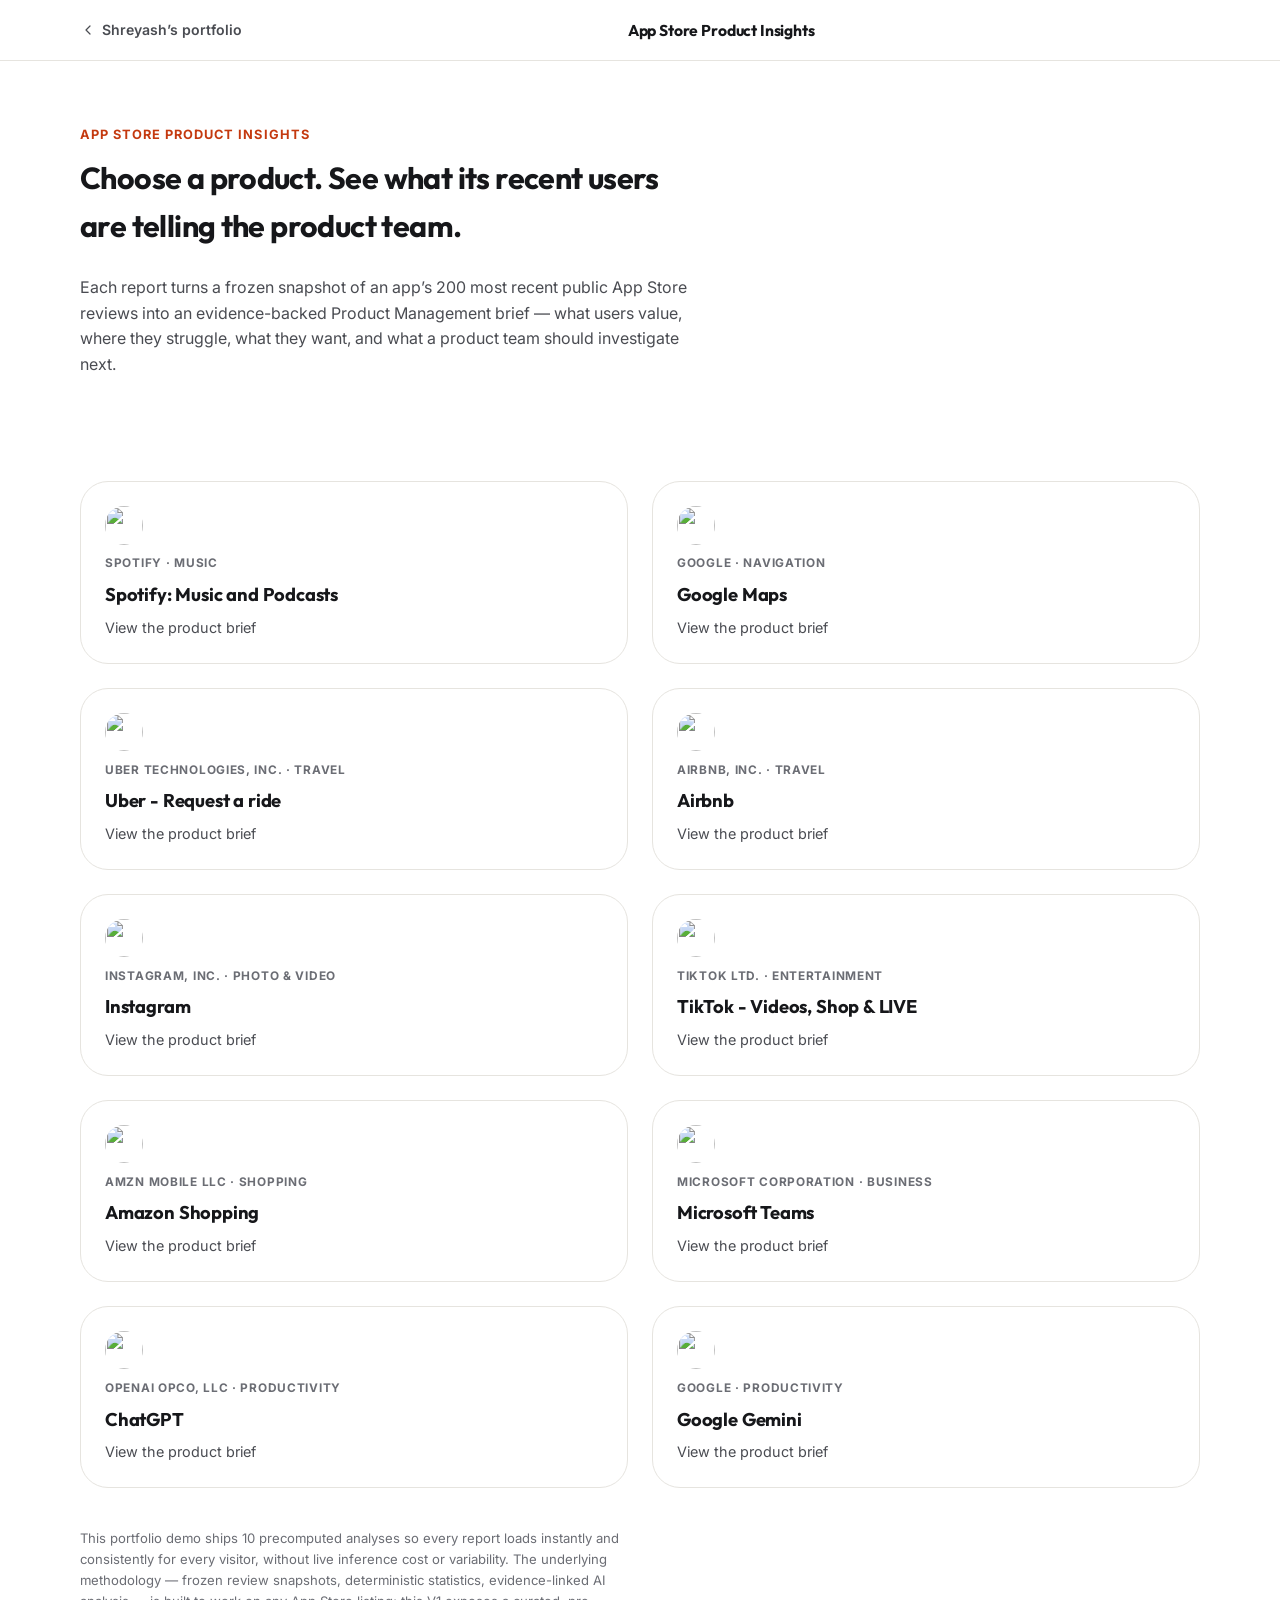
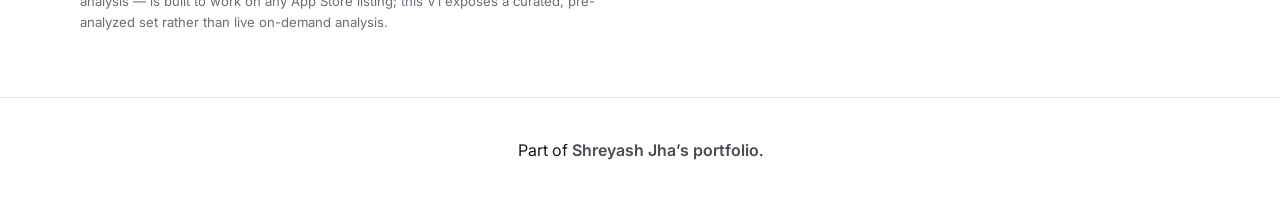
==== commit 014cedf5: "V1.1 analytical integrity: semantic evidence audit + QA gates Repairs the class of defect V1's valid" ====
--- a/projects/app-store-insights/index.html
+++ b/projects/app-store-insights/index.html
@@ -29,7 +29,7 @@
 
 <main class="report-wrap">
   <section class="report-section" style="padding-top:var(--s5); max-width:38rem">
-    <span class="report-kicker">App Store Insights Tool</span>
+    <span class="report-kicker">App Store Product Insights</span>
     <h1 class="report-section-title">Choose a product. See what its recent users are telling the product team.</h1>
     <p class="report-lede">
       Each report turns a frozen snapshot of an app&rsquo;s 200 most recent public App Store
--- a/styles.css
+++ b/styles.css
@@ -1005,15 +1005,38 @@
 }
 
 .learning-note {
-  border: 2px dashed var(--line);
+  border: 1px solid var(--line);
   border-radius: var(--r-lg);
   padding: var(--s3);
   max-width: var(--measure);
 }
 
-.learning-note p:last-child {
-  color: var(--ink-soft);
-  font-size: 0.95rem;
+.cert-list { margin-bottom: var(--s2); }
+
+.cert-item {
+  display: flex;
+  flex-wrap: wrap;
+  align-items: baseline;
+  gap: 0 0.5rem;
+  padding: 0.6rem 0;
+}
+
+.cert-item + .cert-item { border-top: 1px solid var(--line); }
+
+.cert-name {
+  font-weight: 600;
+  font-size: 0.98rem;
+  color: var(--ink);
+}
+
+.cert-issuer {
+  font-size: 0.85rem;
+  color: var(--ink-faint);
+}
+
+.cert-footnote {
+  color: var(--ink-faint);
+  font-size: 0.85rem;
 }
 
 /* ---------------------------------------------------------------
--- a/projects/app-store-insights/report.css
+++ b/projects/app-store-insights/report.css
@@ -764,3 +764,110 @@
 @media (prefers-reduced-motion: reduce) {
   .headline-card, .card-hover, .export-btn { transition: none !important; }
 }
+
+/* ---------------------------------------------------------------
+   V1.1 — counterevidence, null-strength finding, print
+--------------------------------------------------------------- */
+
+/* Counterevidence: reviews that qualify a claim. Visually distinct from
+   supporting quotes so a reader can never mistake one for the other. */
+.counter-block {
+  margin-top: 1rem;
+  padding: 0.9rem 1rem;
+  border-left: 3px solid var(--line-strong);
+  background: var(--paper-soft);
+  border-radius: 0 var(--r-sm) var(--r-sm) 0;
+}
+
+.counter-label {
+  display: block;
+  font-size: 0.72rem;
+  font-weight: 700;
+  letter-spacing: 0.08em;
+  text-transform: uppercase;
+  color: var(--ink-faint);
+  margin-bottom: 0.6rem;
+}
+
+.counter-quote {
+  font-size: 0.9rem;
+  color: var(--ink-soft);
+  font-style: italic;
+}
+
+.counter-quote + .counter-quote { margin-top: 0.75rem; }
+.counter-quote .quote-meta { font-style: normal; margin-top: 0.3rem; }
+
+/* "No strong current positive theme emerged" — a finding, not an error state,
+   so it is styled as a deliberate result rather than an empty placeholder. */
+.null-finding {
+  border: 1px solid var(--line);
+  border-left: 4px solid var(--line-strong);
+  border-radius: var(--r-lg);
+  background: var(--paper-soft);
+  padding: var(--s3);
+  max-width: var(--measure);
+}
+
+.null-finding-head {
+  font-family: var(--font-display);
+  font-weight: 700;
+  font-size: 1.2rem;
+  letter-spacing: -0.02em;
+  margin-bottom: 0.5rem;
+}
+
+.null-finding-body { color: var(--ink-soft); font-size: 0.95rem; }
+
+.headline-card-null { opacity: 0.72; }
+.headline-card-null .headline-theme { color: var(--ink-faint); }
+
+/* ---------------------------------------------------------------
+   Print / PDF export
+   The priority table sat at min-width:640px inside an overflow-x:auto
+   container. On paper there is no scrolling, so anything past the
+   printable width (~624px on Letter) was silently clipped — the
+   Confidence column vanished. Every report was affected, not just one.
+--------------------------------------------------------------- */
+@media print {
+  .table-scroll { overflow: visible !important; border: none; }
+
+  table.priority-table {
+    min-width: 0 !important;
+    width: 100% !important;
+    table-layout: fixed;
+    font-size: 0.72rem;
+  }
+
+  .priority-table th,
+  .priority-table td {
+    padding: 0.4rem 0.45rem;
+    word-break: break-word;
+    overflow-wrap: anywhere;
+  }
+
+  /* Give the signal column the room; keep rubric columns narrow but present. */
+  .priority-table th:nth-child(1), .priority-table td:nth-child(1) { width: 8%; }
+  .priority-table th:nth-child(2), .priority-table td:nth-child(2) { width: 34%; }
+  .priority-table th:nth-child(3), .priority-table td:nth-child(3) { width: 12%; }
+  .priority-table th:nth-child(4), .priority-table td:nth-child(4) { width: 14%; }
+  .priority-table th:nth-child(5), .priority-table td:nth-child(5) { width: 16%; }
+  .priority-table th:nth-child(6), .priority-table td:nth-child(6) { width: 16%; }
+
+  .rubric-plain { white-space: normal; }
+
+  /* Sticky nav and controls are meaningless on paper. */
+  .report-toc, #report-toc-wrap, .evidence-controls, .view-evidence-link,
+  .export-btn, #export-markdown-btn { display: none !important; }
+
+  /* Deep dives are part of the analysis — always expanded in print. */
+  .deep-dive > .deep-dive-body { display: block !important; }
+  details.deep-dive[open] > summary, details.deep-dive > summary { display: none; }
+
+  .content-card, .evidence-card, .null-finding, .counter-block {
+    break-inside: avoid;
+    box-shadow: none;
+  }
+
+  body { background: #fff; }
+}
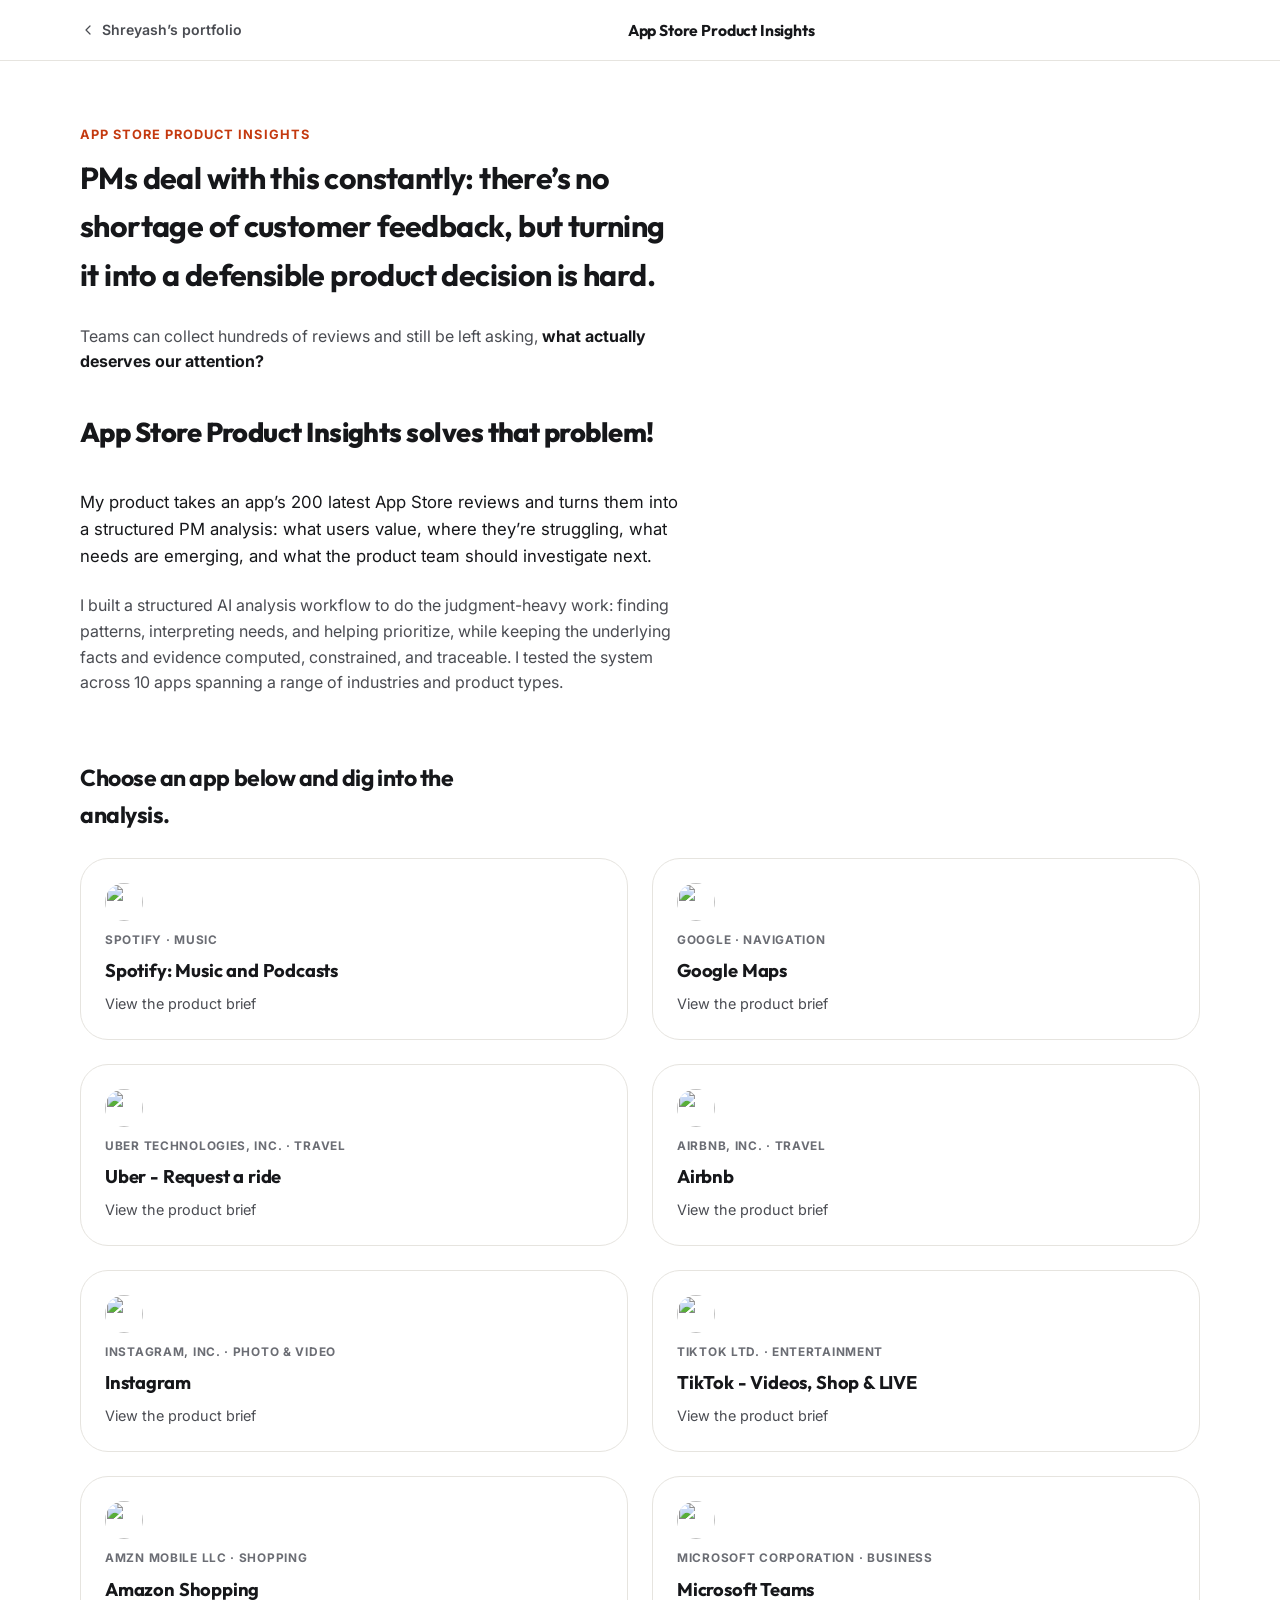
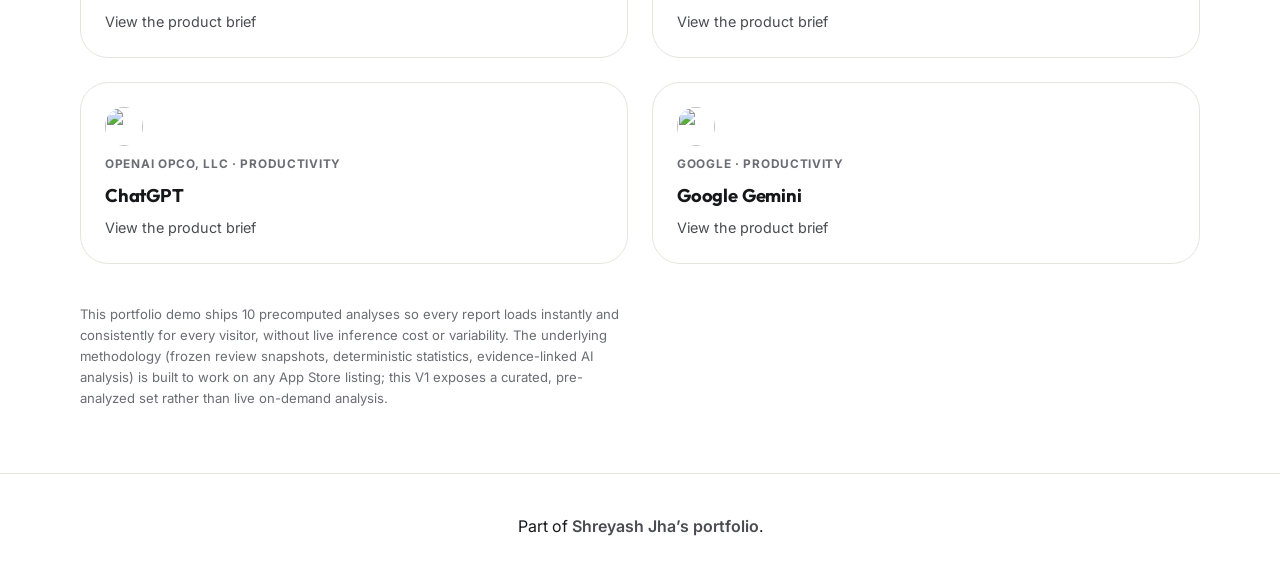
==== commit 54e81efb: "Refactor portfolio site: homepage edits and methodology module Homepage updates: - Updated section h" ====
--- a/projects/app-store-insights/index.html
+++ b/projects/app-store-insights/index.html
@@ -28,24 +28,46 @@
 </header>
 
 <main class="report-wrap">
-  <section class="report-section" style="padding-top:var(--s5); max-width:38rem">
+  <section class="report-section" style="padding-top:var(--s5)">
     <span class="report-kicker">App Store Product Insights</span>
-    <h1 class="report-section-title">Choose a product. See what its recent users are telling the product team.</h1>
-    <p class="report-lede">
-      Each report turns a frozen snapshot of an app&rsquo;s 200 most recent public App Store
-      reviews into an evidence-backed Product Management brief &mdash; what users value,
-      where they struggle, what they want, and what a product team should investigate next.
-    </p>
+    <h1 class="report-section-title intro-title">
+      PMs deal with this constantly: there&rsquo;s no shortage of customer feedback, but turning
+      it into a defensible product decision is hard.
+    </h1>
+
+    <div class="intro-copy">
+      <p>
+        Teams can collect hundreds of reviews and still be left asking,
+        <strong>what actually deserves our attention?</strong>
+      </p>
+    </div>
+
+    <p class="intro-pivot">App Store Product Insights solves that problem!</p>
+
+    <div class="intro-copy">
+      <p class="intro-lead">
+        My product takes an app&rsquo;s 200 latest App Store reviews and turns them into a
+        structured PM analysis: what users value, where they&rsquo;re struggling, what needs are
+        emerging, and what the product team should investigate next.
+      </p>
+      <p>
+        I built a structured AI analysis workflow to do the judgment-heavy work: finding
+        patterns, interpreting needs, and helping prioritize, while keeping the underlying facts
+        and evidence computed, constrained, and traceable. I tested the system across 10 apps
+        spanning a range of industries and product types.
+      </p>
+    </div>
   </section>
 
   <section class="report-section" style="padding-top:0">
+    <h2 class="report-section-title intro-choose">Choose an app below and dig into the analysis.</h2>
     <div class="headline-grid" id="app-grid"></div>
     <p class="snapshot-note" style="margin-top:var(--s4)">
       This portfolio demo ships <span id="app-count">&hellip;</span> precomputed analyses so every
       report loads instantly and consistently for every visitor, without live inference cost or
-      variability. The underlying methodology &mdash; frozen review snapshots, deterministic
-      statistics, evidence-linked AI analysis &mdash; is built to work on any App Store listing;
-      this V1 exposes a curated, pre-analyzed set rather than live on-demand analysis.
+      variability. The underlying methodology (frozen review snapshots, deterministic statistics,
+      evidence-linked AI analysis) is built to work on any App Store listing; this V1 exposes a
+      curated, pre-analyzed set rather than live on-demand analysis.
     </p>
   </section>
 </main>
--- a/styles.css
+++ b/styles.css
@@ -484,7 +484,6 @@
 /* Hero photo */
 
 .hero-media {
-  position: relative;
   max-width: 24rem;
   width: 100%;
   margin-inline: auto;
@@ -503,41 +502,6 @@
   height: 100%;
   object-fit: cover;
   object-position: center 18%;
-}
-
-.float-chip {
-  position: absolute;
-  font-size: 0.8rem;
-  font-weight: 700;
-  padding: 0.5rem 0.95rem;
-  border-radius: var(--r-pill);
-  background: #FFFFFF;
-  color: var(--ink);
-  box-shadow: var(--shadow-card);
-  border: 1px solid var(--line);
-  white-space: nowrap;
-}
-
-.chip-a { top: 8%;  left: -8%;  background: var(--mint); }
-.chip-b { top: 34%; right: -9%; background: var(--sky); }
-.chip-c { bottom: 20%; left: -12%; background: var(--butter); }
-.chip-d { bottom: 6%; right: -6%; background: var(--blush); }
-
-.js .float-chip { animation: bob 6s ease-in-out infinite; }
-.js .chip-b { animation-delay: -1.5s; }
-.js .chip-c { animation-delay: -3s; }
-.js .chip-d { animation-delay: -4.5s; }
-
-@keyframes bob {
-  0%, 100% { transform: translateY(0); }
-  50%      { transform: translateY(-7px); }
-}
-
-@media (max-width: 480px) {
-  .chip-a { left: -2%; }
-  .chip-c { left: -4%; }
-  .chip-d { right: -2%; }
-  .chip-b { right: -3%; }
 }
 
 /* ---------------------------------------------------------------
--- a/projects/app-store-insights/report.css
+++ b/projects/app-store-insights/report.css
@@ -733,6 +733,52 @@
 .method-block .field-label { margin-bottom: 0.4rem; }
 .method-list { color: var(--ink-soft); font-size: 0.92rem; padding-left: 1.1rem; display: flex; flex-direction: column; gap: 0.5rem; }
 .method-list li { padding-left: 0.2rem; }
+.method-list strong { color: var(--ink); font-weight: 700; }
+
+/* Each numbered methodology block now carries several paragraphs and lists
+   instead of one string, so the pieces inside it need their own rhythm. */
+.method-block > * + * { margin-top: 0.6rem; }
+.method-block > .field-label + * { margin-top: 0; }
+
+/* ---------------------------------------------------------------
+   Selector intro
+   The picker page explains the problem before the app grid, so it
+   needs paragraph rhythm the report pages (one lede each) never did.
+   Same type scale, same tokens, same components -- only the vertical
+   rhythm and the reading measure are new.
+--------------------------------------------------------------- */
+
+.intro-title { max-width: 30ch; }
+
+.intro-copy {
+  max-width: 38rem;
+  display: flex;
+  flex-direction: column;
+  gap: var(--s3);
+}
+.intro-copy p { color: var(--ink-soft); }
+.intro-copy p.intro-lead { color: var(--ink); font-size: 1.05rem; }
+.intro-copy strong { color: var(--ink); font-weight: 700; }
+
+/* The problem-to-solution pivot. Plain display type, no card or callout:
+   it earns its prominence from size and weight, not from a container. */
+.intro-pivot {
+  max-width: 38rem;
+  margin-block: var(--s4);
+  font-family: var(--font-display);
+  font-weight: 800;
+  font-size: clamp(1.3rem, 1.05rem + 1vw, 1.7rem);
+  line-height: 1.25;
+  letter-spacing: -0.02em;
+  color: var(--ink);
+}
+
+/* A step down from the page title so the app grid reads as the next
+   move rather than a second headline. */
+.intro-choose {
+  font-size: clamp(1.15rem, 1rem + 0.55vw, 1.45rem);
+  max-width: 30ch;
+}
 
 /* ---------------------------------------------------------------
    Footer
@@ -864,10 +910,69 @@
   .deep-dive > .deep-dive-body { display: block !important; }
   details.deep-dive[open] > summary, details.deep-dive > summary { display: none; }
 
-  .content-card, .evidence-card, .null-finding, .counter-block {
-    break-inside: avoid;
+  /* Long analytical cards MAY flow across pages -- forcing them whole was
+     pushing each one onto its own sheet and roughly doubling page counts.
+     Only small, self-contained components are held together. */
+  .content-card, .null-finding, .counter-block, .evidence-card {
     box-shadow: none;
   }
 
+  .evidence-card, .counter-block, .quote-block, .field-block, .null-finding,
+  .dist-row, .transform-strip, .headline-card {
+    break-inside: avoid;
+  }
+
+  /* A heading must never be the last thing on a page. */
+  .report-section-title, .content-card-title, .field-label, .counter-label,
+  .content-advisory-label {
+    break-after: avoid;
+  }
+
+  .content-card, .brief-card, .method-grid, p, li {
+    orphans: 3;
+    widows: 3;
+  }
+
+  /* The Product Brief heading was being orphaned at the foot of page 1 with
+     its body starting on page 2. Keep the heading with its opening text. */
+  #brief { break-inside: avoid-page; }
+
+  /* Reclaim vertical space that only exists to breathe on screen. */
+  .section, .report-section { padding-block: 0.9rem !important; }
+  .content-cards { gap: 0.75rem !important; }
+  .content-card { padding: 0.85rem 1rem !important; margin-bottom: 0 !important; }
+  .evidence-grid { gap: 0.6rem !important; }
+  .report-lede { margin-bottom: 0.6rem !important; }
+
+  /* Evidence bodies collapsed behind an advisory must still print in full. */
+  .evidence-collapse > summary { display: none; }
+  .evidence-collapse > .evidence-card-body { display: block !important; }
+
   body { background: #fff; }
 }
+
+/* Content advisory — shown only when the analysis sets contentAdvisory.
+   Deliberately plain: a warning that restates the material defeats itself. */
+.content-advisory {
+  display: flex;
+  flex-direction: column;
+  gap: 0.4rem;
+  border: 1px solid var(--line);
+  border-left: 4px solid var(--line-strong);
+  border-radius: var(--r-sm);
+  background: var(--paper-soft);
+  padding: 0.9rem 1.1rem;
+  margin-bottom: var(--s3);
+  max-width: var(--measure);
+}
+.content-advisory-label {
+  font-size: 0.72rem; font-weight: 700; letter-spacing: 0.09em;
+  text-transform: uppercase; color: var(--ink-faint);
+}
+.content-advisory p { font-size: 0.9rem; color: var(--ink-soft); }
+
+.evidence-collapse > summary {
+  cursor: pointer; font-size: 0.85rem; font-weight: 600;
+  color: var(--accent-text); padding: 0.3rem 0;
+}
+.evidence-collapse[open] > summary { margin-bottom: 0.4rem; }
